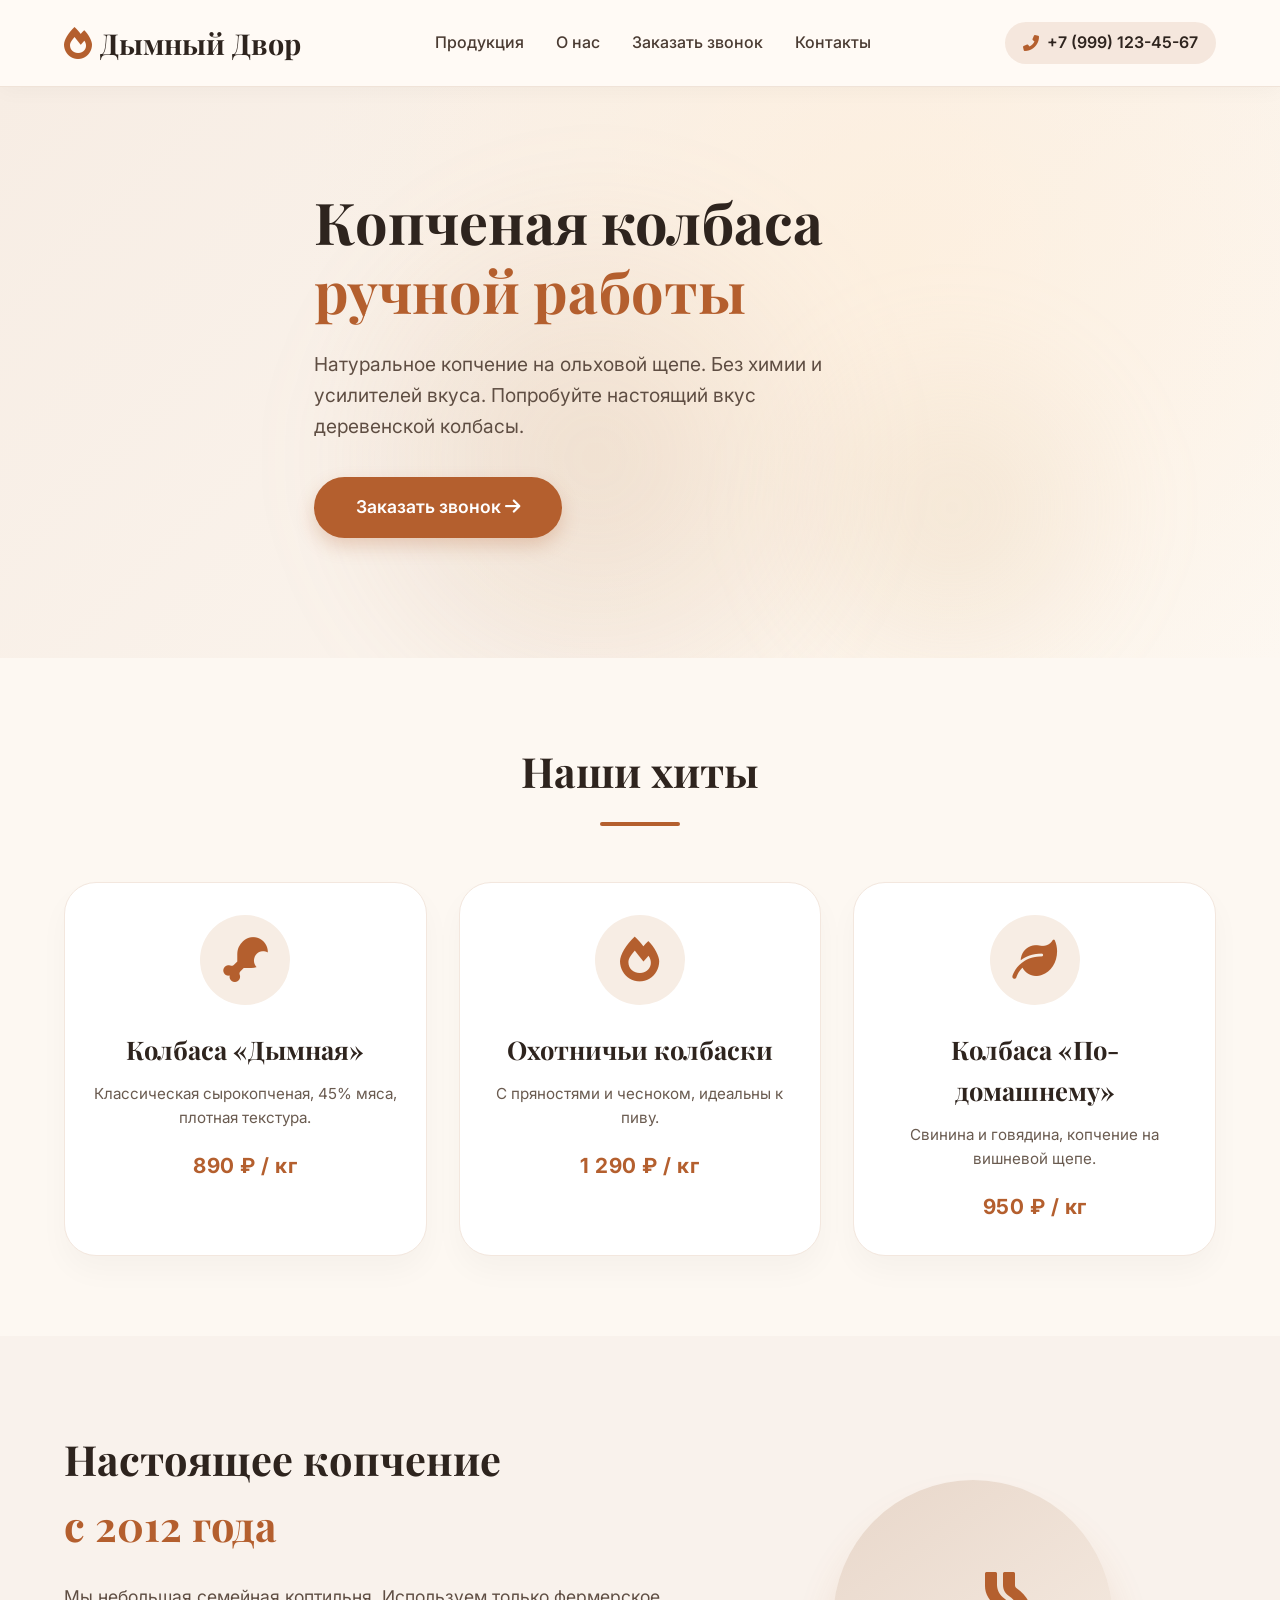
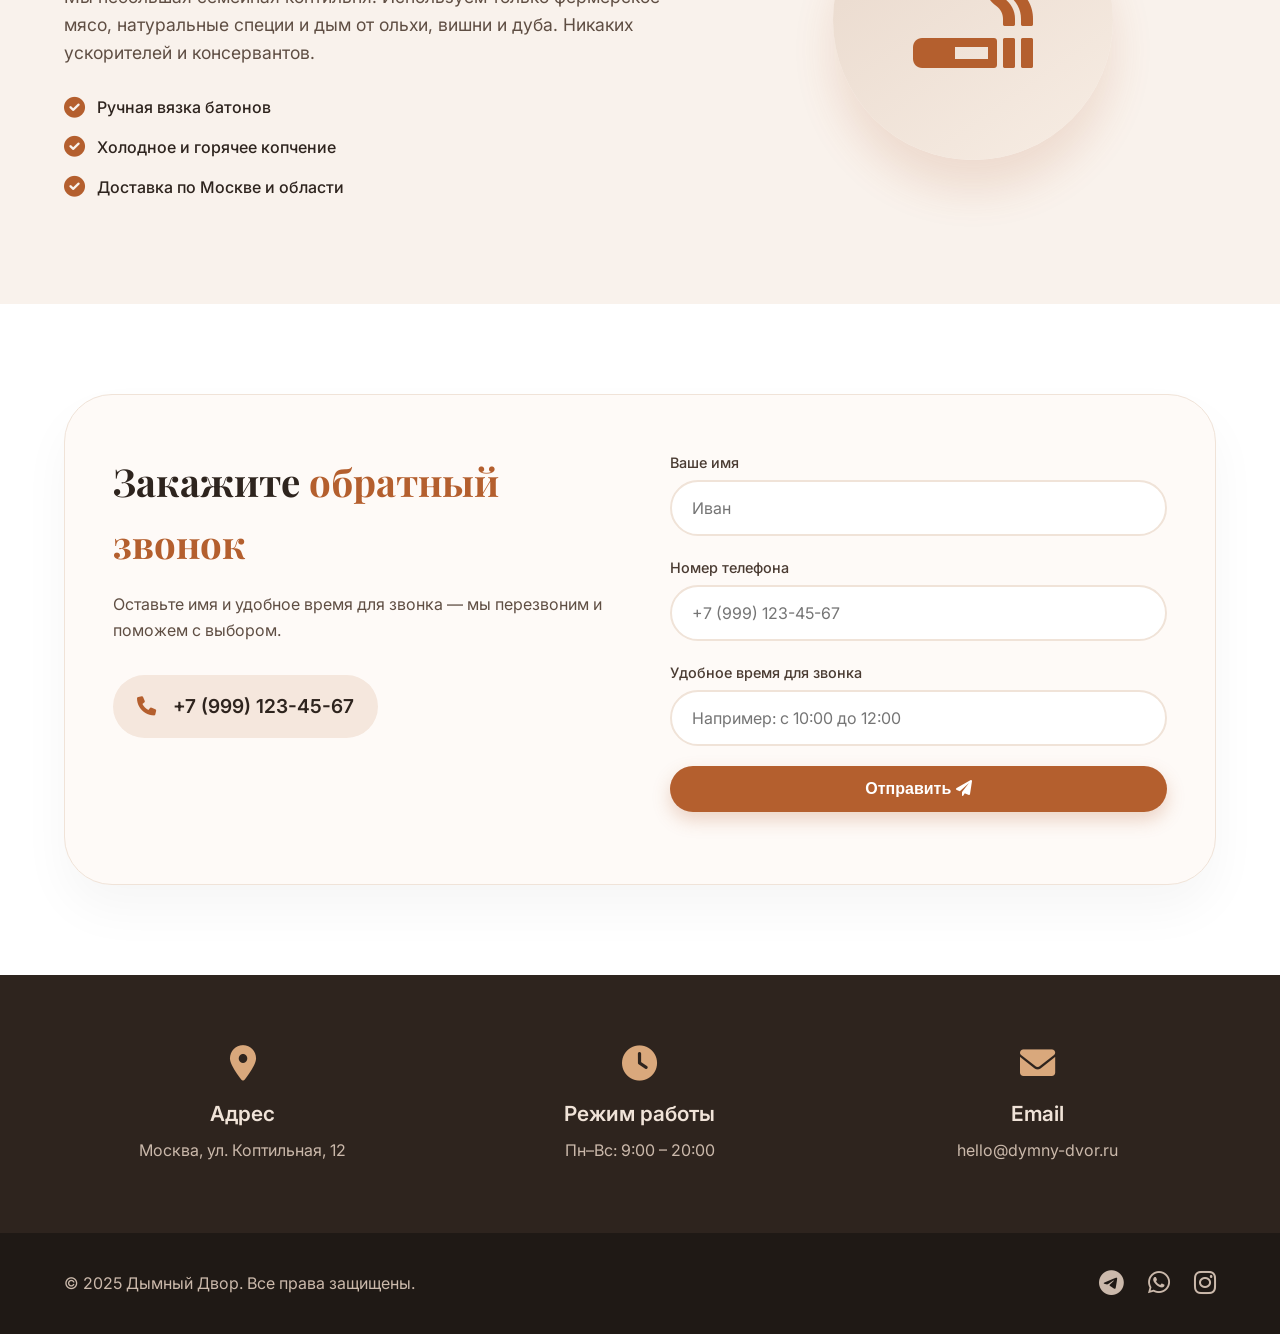
==== index.html @ b1eaf0ea "first" ====
<!DOCTYPE html>
<html lang="ru">
<head>
  <meta charset="UTF-8">
  <meta name="viewport" content="width=device-width, initial-scale=1.0">
  <title>Дымный Двор · копченая колбаса</title>
  <!-- Подключаем стили -->
  <link rel="stylesheet" href="style.css">
  <!-- Шрифты для красоты -->
  <link rel="preconnect" href="https://fonts.googleapis.com">
  <link rel="preconnect" href="https://fonts.gstatic.com" crossorigin>
  <link href="https://fonts.googleapis.com/css2?family=Inter:opsz,wght@14..32,400;14..32,500;14..32,600;14..32,700&family=Playfair+Display:wght@400;600;700&display=swap" rel="stylesheet">
  <!-- Иконки (Font Awesome для простоты) -->
  <link rel="stylesheet" href="https://cdnjs.cloudflare.com/ajax/libs/font-awesome/6.0.0-beta3/css/all.min.css">

  <!-- Canonical -->
  <link rel="canonical" href="https://record.vikavikavika.ru/">

  <!-- Favicon -->
  <link rel="icon" type="image/svg+xml" href="/favicon.svg">
  <link rel="apple-touch-icon" href="/favicon.svg">

  <!-- Manifest -->
  <link rel="manifest" href="/site.webmanifest">
  <meta name="theme-color" content="#b45f2e">

  <!-- SEO -->
  <meta name="description" content="Дымный Двор — натуральная копчёная колбаса ручной работы. Доставка по Москве и области. Закажите обратный звонок!">
  <meta name="keywords" content="копчёная колбаса, сырокопчёная, охотничьи колбаски, колбаса ручной работы, доставка колбасы">

  <!-- Open Graph (для соцсетей) -->
  <meta property="og:type" content="website">
  <meta property="og:title" content="Дымный Двор — копчёная колбаса ручной работы">
  <meta property="og:description" content="Натуральное копчение, фермерское мясо, доставка по Москве.">
  <meta property="og:url" content="https://record.vikavikavika.ru/">
  <meta property="og:site_name" content="Дымный Двор">
  <meta property="og:locale" content="ru_RU">
  <meta property="og:image" content="https://record.vikavikavika.ru/og-image.jpg">

  <!-- Twitter Card -->
  <meta name="twitter:card" content="summary_large_image">
  <meta name="twitter:title" content="Дымный Двор — копчёная колбаса">
  <meta name="twitter:description" content="Натуральная копчёная колбаса ручной работы.">
  <meta name="twitter:image" content="https://record.vikavikavika.ru/og-image.jpg">
</head>
<body>

  <!-- Хедер с навигацией -->
  <header class="header">
    <div class="container header-inner">
      <a href="#" class="logo">
        <i class="fas fa-fire"></i> Дымный&nbsp;Двор
      </a>
      <nav class="nav">
        <a href="#products">Продукция</a>
        <a href="#about">О нас</a>
        <a href="#order">Заказать звонок</a>
        <a href="#contacts">Контакты</a>
      </nav>
      <div class="header-phone">
        <i class="fas fa-phone-alt"></i> +7 (999) 123-45-67
      </div>
    </div>
  </header>

  <!-- Главный баннер с анимацией -->
  <section class="hero">
    <div class="container hero-content">
      <h1>Копченая колбаса <br> <span class="accent">ручной работы</span></h1>
      <p>Натуральное копчение на ольховой щепе. Без химии и усилителей вкуса. Попробуйте настоящий вкус деревенской колбасы.</p>
      <a href="#order" class="btn btn-primary">Заказать звонок <i class="fas fa-arrow-right"></i></a>
    </div>
    <div class="hero-overlay"></div>
    <!-- Декоративные дымовые частицы (анимация через CSS) -->
    <div class="smoke"></div>
    <div class="smoke smoke2"></div>
  </section>

  <!-- Блок продукции -->
  <section id="products" class="products">
    <div class="container">
      <h2 class="section-title">Наши хиты</h2>
      <div class="product-grid">
        <!-- Карточка 1 -->
        <div class="product-card">
          <div class="product-img">
            <i class="fas fa-drumstick-bite"></i>
          </div>
          <h3>Колбаса «Дымная»</h3>
          <p>Классическая сырокопченая, 45% мяса, плотная текстура.</p>
          <span class="price">890 ₽ / кг</span>
        </div>
        <!-- Карточка 2 -->
        <div class="product-card">
          <div class="product-img">
            <i class="fas fa-fire"></i>
          </div>
          <h3>Охотничьи колбаски</h3>
          <p>С пряностями и чесноком, идеальны к пиву.</p>
          <span class="price">1 290 ₽ / кг</span>
        </div>
        <!-- Карточка 3 -->
        <div class="product-card">
          <div class="product-img">
            <i class="fas fa-leaf"></i>
          </div>
          <h3>Колбаса «По-домашнему»</h3>
          <p>Свинина и говядина, копчение на вишневой щепе.</p>
          <span class="price">950 ₽ / кг</span>
        </div>
      </div>
    </div>
  </section>

  <!-- О нас с анимацией появления -->
  <section id="about" class="about">
    <div class="container about-grid">
      <div class="about-text">
        <h2>Настоящее копчение <br> <span class="accent">с 2012 года</span></h2>
        <p>Мы небольшая семейная коптильня. Используем только фермерское мясо, натуральные специи и дым от ольхи, вишни и дуба. Никаких ускорителей и консервантов.</p>
        <ul class="about-list">
          <li><i class="fas fa-check-circle"></i> Ручная вязка батонов</li>
          <li><i class="fas fa-check-circle"></i> Холодное и горячее копчение</li>
          <li><i class="fas fa-check-circle"></i> Доставка по Москве и области</li>
        </ul>
      </div>
      <div class="about-visual">
        <div class="about-circle">
          <i class="fas fa-smoking"></i>
        </div>
      </div>
    </div>
  </section>

  <!-- Форма заказа звонка -->
  <section id="order" class="order-section">
    <div class="container">
      <div class="order-wrapper">
        <div class="order-info">
          <h2>Закажите <span class="accent">обратный звонок</span></h2>
          <p>Оставьте имя и удобное время для звонка — мы перезвоним и поможем с выбором.</p>
          <div class="order-contacts">
            <i class="fas fa-phone"></i> +7 (999) 123-45-67
          </div>
        </div>
        <form id="callbackForm" class="order-form">
          <div class="form-group">
            <label for="name">Ваше имя</label>
            <input type="text" id="name" name="name" placeholder="Иван" required>
          </div>
          <div class="form-group">
            <label for="phone">Номер телефона</label>
            <input type="tel" id="phone" name="phone" placeholder="+7 (999) 123-45-67" required>
          </div>
          <div class="form-group">
            <label for="time">Удобное время для звонка</label>
            <input type="text" id="time" name="time" placeholder="Например: с 10:00 до 12:00" required>
          </div>
          <button type="submit" class="btn btn-primary btn-block">Отправить <i class="fas fa-paper-plane"></i></button>
          <p id="formMessage" class="form-message"></p>
        </form>
      </div>
    </div>
  </section>

  <!-- Контакты -->
  <section id="contacts" class="contacts">
    <div class="container contacts-grid">
      <div>
        <i class="fas fa-map-marker-alt"></i>
        <h4>Адрес</h4>
        <p>Москва, ул. Коптильная, 12</p>
      </div>
      <div>
        <i class="fas fa-clock"></i>
        <h4>Режим работы</h4>
        <p>Пн–Вс: 9:00 – 20:00</p>
      </div>
      <div>
        <i class="fas fa-envelope"></i>
        <h4>Email</h4>
        <p>hello@dymny-dvor.ru</p>
      </div>
    </div>
  </section>

  <!-- Футер -->
  <footer class="footer">
    <div class="container footer-inner">
      <p>© 2025 Дымный Двор. Все права защищены.</p>
      <div class="footer-links">
        <a href="#"><i class="fab fa-telegram"></i></a>
        <a href="#"><i class="fab fa-whatsapp"></i></a>
        <a href="#"><i class="fab fa-instagram"></i></a>
      </div>
    </div>
  </footer>

  <!-- Подключаем JS -->
  <script src="app.js"></script>
</body>
</html>
---- style.css ----
/* style.css — базовые стили, анимации, адаптивность */

/* Сброс и базовые настройки */
* {
  margin: 0;
  padding: 0;
  box-sizing: border-box;
}

body {
  font-family: 'Inter', sans-serif;
  background-color: #fdf8f2;
  color: #2e241e;
  line-height: 1.6;
  scroll-behavior: smooth;
}

h1, h2, h3, .logo {
  font-family: 'Playfair Display', serif;
  font-weight: 700;
}

.container {
  max-width: 1200px;
  margin: 0 auto;
  padding: 0 24px;
}

/* Цвета */
.accent {
  color: #b45f2e;
}

/* Кнопки */
.btn {
  display: inline-block;
  padding: 14px 32px;
  border-radius: 60px;
  font-weight: 600;
  font-size: 1rem;
  text-decoration: none;
  transition: all 0.3s ease;
  cursor: pointer;
  border: none;
}

.btn-primary {
  background-color: #b45f2e;
  color: white;
  box-shadow: 0 8px 18px rgba(180, 95, 46, 0.25);
}

.btn-primary:hover {
  background-color: #924a20;
  transform: translateY(-3px);
  box-shadow: 0 12px 24px rgba(180, 95, 46, 0.4);
}

.btn-block {
  width: 100%;
  text-align: center;
}

/* Хедер */
.header {
  padding: 20px 0;
  background: rgba(255, 250, 245, 0.9);
  backdrop-filter: blur(12px);
  position: sticky;
  top: 0;
  z-index: 100;
  box-shadow: 0 4px 20px rgba(0, 0, 0, 0.03);
  border-bottom: 1px solid #f0e3d8;
}

.header-inner {
  display: flex;
  align-items: center;
  justify-content: space-between;
  flex-wrap: wrap;
}

.logo {
  font-size: 1.8rem;
  font-weight: 700;
  color: #2e241e;
  text-decoration: none;
  display: flex;
  align-items: center;
  gap: 8px;
}

.logo i {
  color: #b45f2e;
  font-size: 2rem;
}

.nav {
  display: flex;
  gap: 32px;
}

.nav a {
  text-decoration: none;
  color: #4a3b32;
  font-weight: 500;
  transition: color 0.2s;
  font-size: 1rem;
}

.nav a:hover {
  color: #b45f2e;
}

.header-phone {
  font-weight: 600;
  color: #2e241e;
  display: flex;
  align-items: center;
  gap: 8px;
  background: #f5e7dd;
  padding: 8px 18px;
  border-radius: 40px;
}

.header-phone i {
  color: #b45f2e;
}

/* Hero-секция с анимацией */
.hero {
  position: relative;
  padding: 100px 0 120px;
  background: linear-gradient(135deg, #f7ede4 0%, #fdf8f2 100%);
  overflow: hidden;
}

.hero-content {
  position: relative;
  z-index: 5;
  max-width: 700px;
}

.hero h1 {
  font-size: 3.6rem;
  line-height: 1.2;
  margin-bottom: 24px;
  color: #2e241e;
}

.hero p {
  font-size: 1.2rem;
  color: #5f4e43;
  margin-bottom: 36px;
  max-width: 550px;
}

.hero .btn {
  font-size: 1.1rem;
  padding: 16px 42px;
}

.hero-overlay {
  position: absolute;
  top: 0;
  left: 0;
  width: 100%;
  height: 100%;
  background: radial-gradient(circle at 70% 30%, rgba(255, 235, 210, 0.5) 0%, transparent 60%);
  z-index: 1;
}

/* Анимация дыма */
.smoke {
  position: absolute;
  bottom: -50px;
  right: 10%;
  width: 400px;
  height: 400px;
  background: radial-gradient(circle, rgba(210, 180, 140, 0.25) 0%, transparent 70%);
  border-radius: 50%;
  filter: blur(40px);
  animation: floatSmoke 14s infinite alternate ease-in-out;
  z-index: 0;
}

.smoke2 {
  right: 30%;
  bottom: -100px;
  width: 600px;
  height: 600px;
  background: radial-gradient(circle, rgba(180, 130, 90, 0.2) 0%, transparent 70%);
  animation-duration: 18s;
  animation-delay: 2s;
}

@keyframes floatSmoke {
  0% {
    transform: translate(0, 0) scale(1);
    opacity: 0.4;
  }
  100% {
    transform: translate(-80px, -60px) scale(1.3);
    opacity: 0.7;
  }
}

/* Заголовки секций */
.section-title {
  font-size: 2.6rem;
  text-align: center;
  margin-bottom: 56px;
  color: #2e241e;
  position: relative;
}

.section-title::after {
  content: '';
  display: block;
  width: 80px;
  height: 4px;
  background: #b45f2e;
  margin: 18px auto 0;
  border-radius: 4px;
}

/* Продукты */
.products {
  padding: 80px 0;
}

.product-grid {
  display: grid;
  grid-template-columns: repeat(auto-fit, minmax(260px, 1fr));
  gap: 32px;
}

.product-card {
  background: white;
  border-radius: 32px;
  padding: 32px 24px;
  box-shadow: 0 15px 30px rgba(0, 0, 0, 0.03);
  transition: all 0.35s cubic-bezier(0.2, 0.9, 0.4, 1);
  text-align: center;
  border: 1px solid #f3e7de;
}

.product-card:hover {
  transform: translateY(-12px) scale(1.01);
  box-shadow: 0 28px 40px rgba(180, 95, 46, 0.12);
  border-color: #e2cdba;
}

.product-img {
  width: 90px;
  height: 90px;
  background: #f7ede4;
  border-radius: 50%;
  display: flex;
  align-items: center;
  justify-content: center;
  margin: 0 auto 24px;
  font-size: 2.8rem;
  color: #b45f2e;
  transition: transform 0.4s;
}

.product-card:hover .product-img {
  transform: rotate(8deg) scale(1.05);
}

.product-card h3 {
  font-size: 1.6rem;
  margin-bottom: 12px;
}

.product-card p {
  color: #6a5b50;
  margin-bottom: 18px;
  font-size: 0.95rem;
}

.price {
  font-weight: 700;
  color: #b45f2e;
  font-size: 1.3rem;
  letter-spacing: 0.5px;
}

/* О нас */
.about {
  padding: 90px 0;
  background: #f9f2ec;
}

.about-grid {
  display: grid;
  grid-template-columns: 1fr 0.8fr;
  gap: 60px;
  align-items: center;
}

.about-text h2 {
  font-size: 2.6rem;
  margin-bottom: 24px;
}

.about-text p {
  color: #5f4e43;
  margin-bottom: 28px;
  font-size: 1.1rem;
}

.about-list {
  list-style: none;
}

.about-list li {
  margin-bottom: 14px;
  display: flex;
  align-items: center;
  gap: 12px;
  font-weight: 500;
}

.about-list i {
  color: #b45f2e;
  font-size: 1.3rem;
}

.about-visual {
  display: flex;
  justify-content: center;
}

.about-circle {
  width: 280px;
  height: 280px;
  background: linear-gradient(145deg, #e8d7ca, #f7ede4);
  border-radius: 50%;
  display: flex;
  align-items: center;
  justify-content: center;
  font-size: 6rem;
  color: #b45f2e;
  box-shadow: 0 30px 40px rgba(180, 95, 46, 0.15);
  animation: pulseCircle 5s infinite alternate;
}

@keyframes pulseCircle {
  0% { transform: scale(1); box-shadow: 0 20px 30px rgba(180, 95, 46, 0.1); }
  100% { transform: scale(1.04); box-shadow: 0 30px 50px rgba(180, 95, 46, 0.25); }
}

/* Форма заказа */
.order-section {
  padding: 90px 0;
  background: white;
}

.order-wrapper {
  display: grid;
  grid-template-columns: 1fr 1fr;
  gap: 60px;
  background: #fefaf7;
  border-radius: 48px;
  padding: 56px 48px;
  box-shadow: 0 25px 50px rgba(0, 0, 0, 0.04);
  border: 1px solid #f0e3d8;
}

.order-info h2 {
  font-size: 2.4rem;
  margin-bottom: 18px;
}

.order-info p {
  color: #5f4e43;
  margin-bottom: 32px;
}

.order-contacts {
  background: #f5e7dd;
  padding: 16px 24px;
  border-radius: 60px;
  display: inline-block;
  font-weight: 600;
  font-size: 1.2rem;
}

.order-contacts i {
  color: #b45f2e;
  margin-right: 12px;
}

.form-group {
  margin-bottom: 20px;
}

.form-group label {
  display: block;
  font-weight: 500;
  font-size: 0.9rem;
  margin-bottom: 6px;
  color: #4a3b32;
}

.form-group input {
  width: 100%;
  padding: 16px 20px;
  border: 2px solid #f0e3d8;
  border-radius: 30px;
  font-family: 'Inter', sans-serif;
  font-size: 1rem;
  background: white;
  transition: border 0.2s, box-shadow 0.2s;
}

.form-group input:focus {
  outline: none;
  border-color: #b45f2e;
  box-shadow: 0 0 0 4px rgba(180, 95, 46, 0.1);
}

.form-message {
  margin-top: 16px;
  font-weight: 500;
  text-align: center;
  color: #2e7d32;
}

/* Контакты */
.contacts {
  padding: 70px 0;
  background: #2e241e;
  color: #f0e3d8;
}

.contacts-grid {
  display: grid;
  grid-template-columns: repeat(3, 1fr);
  gap: 40px;
  text-align: center;
}

.contacts-grid i {
  font-size: 2.2rem;
  color: #d9a87c;
  margin-bottom: 16px;
}

.contacts-grid h4 {
  font-size: 1.3rem;
  margin-bottom: 8px;
  font-family: 'Inter', sans-serif;
  font-weight: 600;
}

.contacts-grid p {
  color: #cbb9ab;
}

/* Футер */
.footer {
  padding: 30px 0;
  background: #1f1915;
  color: #cbb9ab;
}

.footer-inner {
  display: flex;
  justify-content: space-between;
  align-items: center;
  flex-wrap: wrap;
  gap: 20px;
}

.footer-links {
  display: flex;
  gap: 24px;
}

.footer-links a {
  color: #cbb9ab;
  font-size: 1.6rem;
  transition: color 0.2s, transform 0.2s;
}

.footer-links a:hover {
  color: #d9a87c;
  transform: translateY(-3px);
}

/* Анимация появления для карточек */
.product-card, .about-grid, .order-wrapper {
  animation: fadeUp 0.8s ease backwards;
}

.product-card:nth-child(1) { animation-delay: 0.1s; }
.product-card:nth-child(2) { animation-delay: 0.2s; }
.product-card:nth-child(3) { animation-delay: 0.3s; }

@keyframes fadeUp {
  from {
    opacity: 0;
    transform: translateY(30px);
  }
  to {
    opacity: 1;
    transform: translateY(0);
  }
}

/* Адаптивность */
@media (max-width: 992px) {
  .hero h1 { font-size: 2.8rem; }
  .about-grid { grid-template-columns: 1fr; }
  .about-visual { order: -1; }
  .order-wrapper { grid-template-columns: 1fr; padding: 40px 28px; gap: 40px; }
  .contacts-grid { grid-template-columns: 1fr; gap: 30px; }
}

@media (max-width: 768px) {
  .header-inner { flex-direction: column; gap: 16px; }
  .nav { gap: 20px; flex-wrap: wrap; justify-content: center; }
  .hero h1 { font-size: 2.2rem; }
  .hero p { font-size: 1rem; }
  .section-title { font-size: 2rem; }
  .product-grid { grid-template-columns: 1fr; }
  .about-circle { width: 200px; height: 200px; font-size: 4rem; }
  .footer-inner { flex-direction: column; text-align: center; }
}

@media (max-width: 480px) {
  .container { padding: 0 16px; }
  .hero { padding: 70px 0 80px; }
  .hero h1 { font-size: 1.8rem; }
  .btn { padding: 12px 24px; }
  .order-wrapper { padding: 28px 20px; }
  .logo { font-size: 1.5rem; }
}
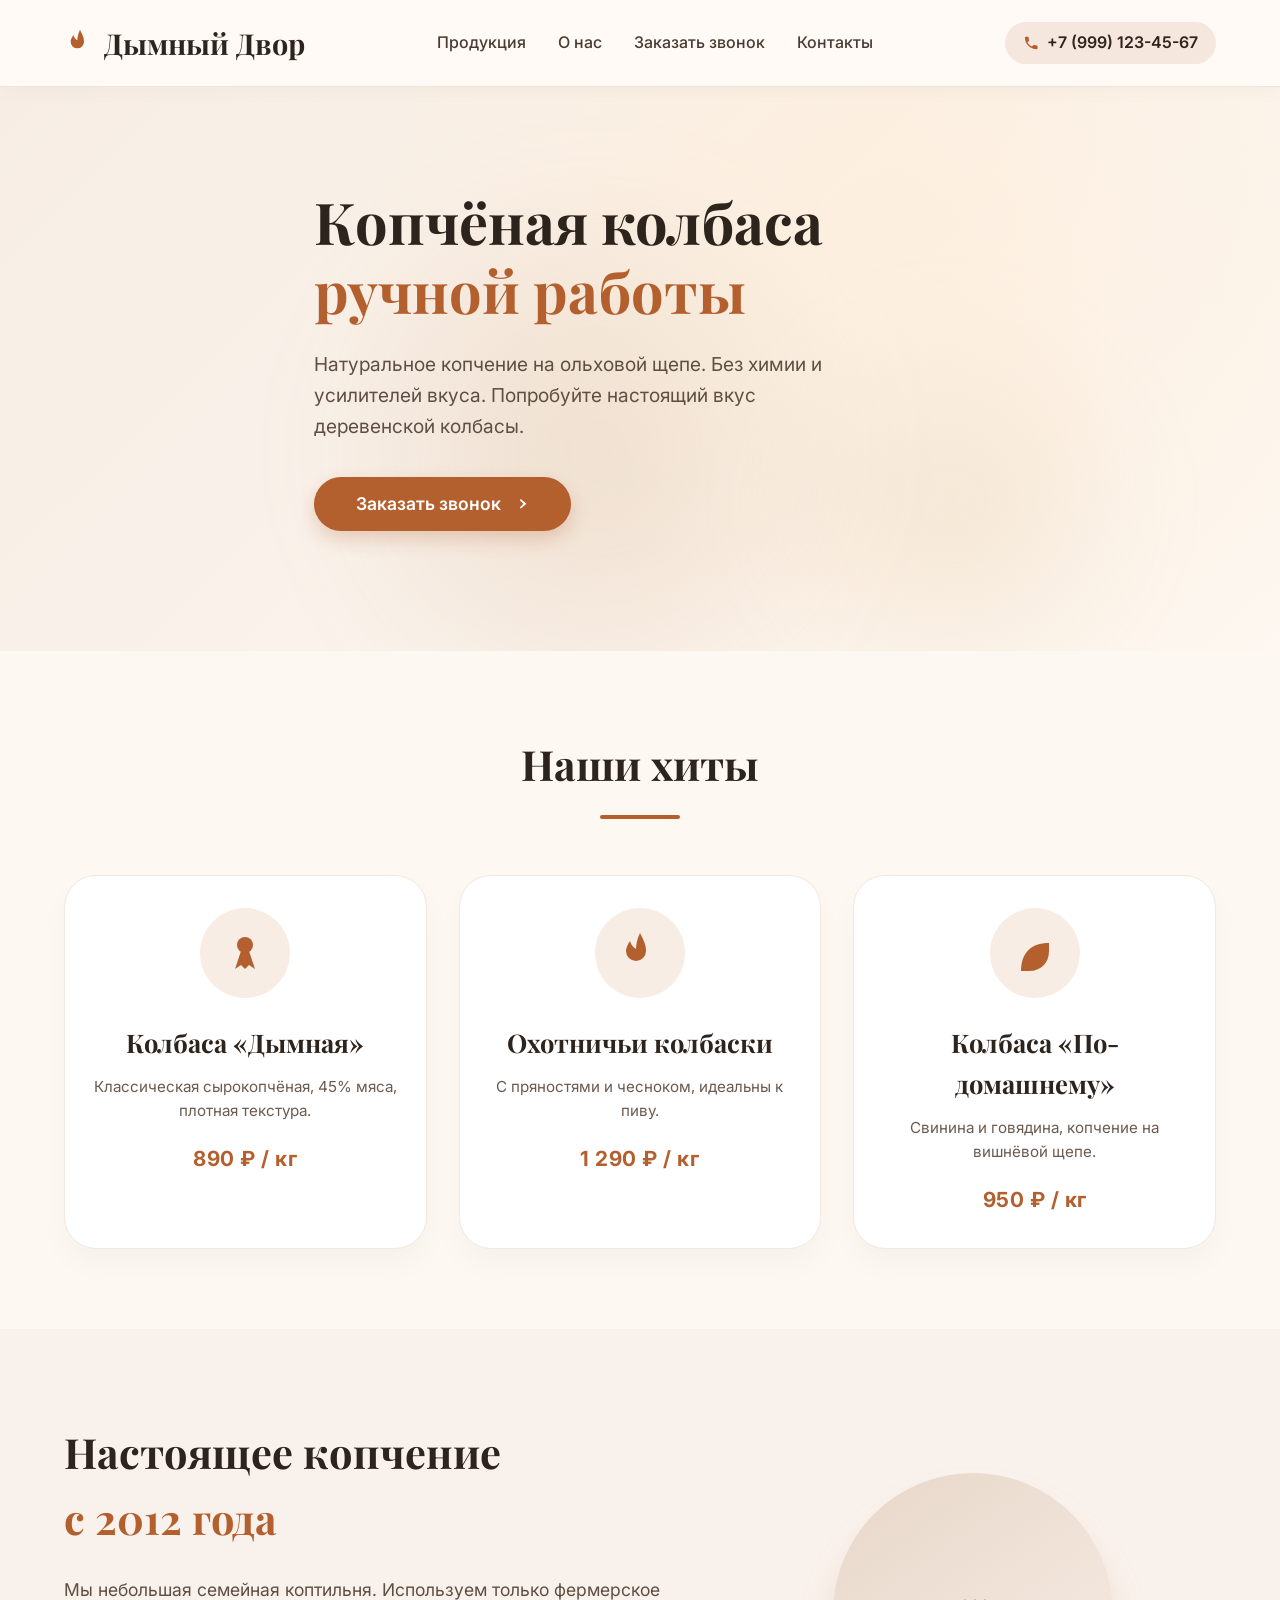
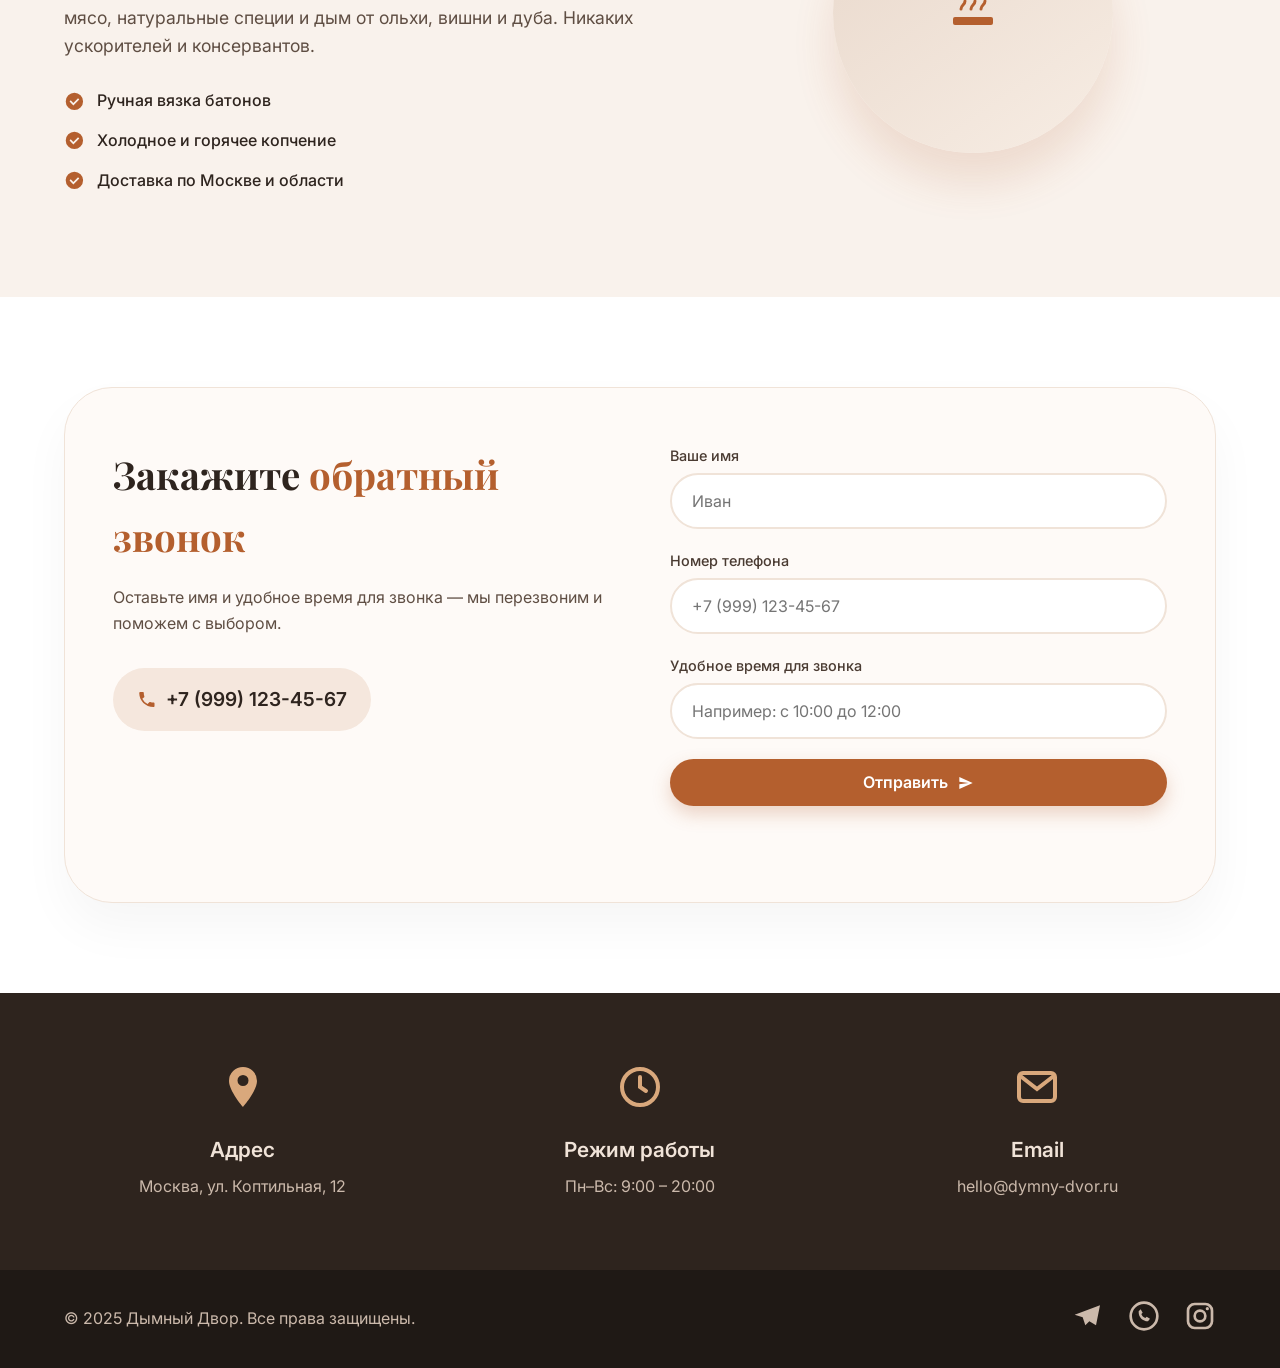
==== commit 6f5b410e: "fix svg no show" ====
--- a/index.html
+++ b/index.html
@@ -3,53 +3,45 @@
 <head>
   <meta charset="UTF-8">
   <meta name="viewport" content="width=device-width, initial-scale=1.0">
-  <title>Дымный Двор · копченая колбаса</title>
-  <!-- Подключаем стили -->
-  <link rel="stylesheet" href="style.css">
-  <!-- Шрифты для красоты -->
-  <link rel="preconnect" href="https://fonts.googleapis.com">
-  <link rel="preconnect" href="https://fonts.gstatic.com" crossorigin>
-  <link href="https://fonts.googleapis.com/css2?family=Inter:opsz,wght@14..32,400;14..32,500;14..32,600;14..32,700&family=Playfair+Display:wght@400;600;700&display=swap" rel="stylesheet">
-  <!-- Иконки (Font Awesome для простоты) -->
-  <link rel="stylesheet" href="https://cdnjs.cloudflare.com/ajax/libs/font-awesome/6.0.0-beta3/css/all.min.css">
-
-  <!-- Canonical -->
-  <link rel="canonical" href="https://record.vikavikavika.ru/">
-
-  <!-- Favicon -->
-  <link rel="icon" type="image/svg+xml" href="/favicon.svg">
-  <link rel="apple-touch-icon" href="/favicon.svg">
-
-  <!-- Manifest -->
-  <link rel="manifest" href="/site.webmanifest">
-  <meta name="theme-color" content="#b45f2e">
+  <title>Дымный Двор · копчёная колбаса ручной работы</title>
 
   <!-- SEO -->
   <meta name="description" content="Дымный Двор — натуральная копчёная колбаса ручной работы. Доставка по Москве и области. Закажите обратный звонок!">
   <meta name="keywords" content="копчёная колбаса, сырокопчёная, охотничьи колбаски, колбаса ручной работы, доставка колбасы">
-
-  <!-- Open Graph (для соцсетей) -->
+  <link rel="canonical" href="https://record.vikavikavika.ru/">
+
+  <!-- Open Graph -->
   <meta property="og:type" content="website">
   <meta property="og:title" content="Дымный Двор — копчёная колбаса ручной работы">
   <meta property="og:description" content="Натуральное копчение, фермерское мясо, доставка по Москве.">
   <meta property="og:url" content="https://record.vikavikavika.ru/">
   <meta property="og:site_name" content="Дымный Двор">
   <meta property="og:locale" content="ru_RU">
-  <meta property="og:image" content="https://record.vikavikavika.ru/og-image.jpg">
-
-  <!-- Twitter Card -->
-  <meta name="twitter:card" content="summary_large_image">
-  <meta name="twitter:title" content="Дымный Двор — копчёная колбаса">
-  <meta name="twitter:description" content="Натуральная копчёная колбаса ручной работы.">
-  <meta name="twitter:image" content="https://record.vikavikavika.ru/og-image.jpg">
+
+  <!-- Favicon + Manifest -->
+  <link rel="icon" type="image/svg+xml" href="/favicon.svg">
+  <link rel="apple-touch-icon" href="/favicon.svg">
+  <link rel="manifest" href="/site.webmanifest">
+  <meta name="theme-color" content="#b45f2e">
+
+  <!-- Шрифты -->
+  <link rel="preconnect" href="https://fonts.googleapis.com">
+  <link rel="preconnect" href="https://fonts.gstatic.com" crossorigin>
+  <link href="https://fonts.googleapis.com/css2?family=Inter:opsz,wght@14..32,400;14..32,500;14..32,600;14..32,700&family=Playfair+Display:wght@400;600;700&display=swap" rel="stylesheet">
+
+  <!-- Стили -->
+  <link rel="stylesheet" href="style.css">
 </head>
 <body>
 
-  <!-- Хедер с навигацией -->
+  <!-- Хедер -->
   <header class="header">
     <div class="container header-inner">
       <a href="#" class="logo">
-        <i class="fas fa-fire"></i> Дымный&nbsp;Двор
+        <svg class="icon icon--lg" viewBox="0 0 24 24" aria-hidden="true">
+          <path d="M12 2c2 4 3 6 3 9a5 5 0 1 1-10 0c0-1.5.7-3 2-5 .6 2 1.5 3 3 4 0-2 .5-5 2-8z"/>
+        </svg>
+        Дымный&nbsp;Двор
       </a>
       <nav class="nav">
         <a href="#products">Продукция</a>
@@ -58,81 +50,110 @@
         <a href="#contacts">Контакты</a>
       </nav>
       <div class="header-phone">
-        <i class="fas fa-phone-alt"></i> +7 (999) 123-45-67
+        <svg class="icon" viewBox="0 0 24 24" aria-hidden="true">
+          <path d="M6.6 10.8a15 15 0 0 0 6.6 6.6l2.2-2.2c.3-.3.8-.4 1.2-.2 1.3.4 2.7.7 4.1.7.7 0 1.2.5 1.2 1.2V20c0 .7-.5 1.2-1.2 1.2C10.6 21.2 2.8 13.4 2.8 3.7 2.8 3 3.3 2.5 4 2.5h3.3c.7 0 1.2.5 1.2 1.2 0 1.4.2 2.8.7 4.1.1.4 0 .9-.2 1.2l-2.4 1.8z"/>
+        </svg>
+        +7 (999) 123-45-67
       </div>
     </div>
   </header>
 
-  <!-- Главный баннер с анимацией -->
+  <!-- Hero -->
   <section class="hero">
     <div class="container hero-content">
-      <h1>Копченая колбаса <br> <span class="accent">ручной работы</span></h1>
+      <h1>Копчёная колбаса <br> <span class="accent">ручной работы</span></h1>
       <p>Натуральное копчение на ольховой щепе. Без химии и усилителей вкуса. Попробуйте настоящий вкус деревенской колбасы.</p>
-      <a href="#order" class="btn btn-primary">Заказать звонок <i class="fas fa-arrow-right"></i></a>
+      <a href="#order" class="btn btn-primary">
+        Заказать звонок
+        <svg class="icon" viewBox="0 0 24 24" aria-hidden="true">
+          <path d="M5 12h12l-5-5 1.4-1.4L21 12l-7.6 6.4L12 17l5-5H5z"/>
+        </svg>
+      </a>
     </div>
     <div class="hero-overlay"></div>
-    <!-- Декоративные дымовые частицы (анимация через CSS) -->
     <div class="smoke"></div>
     <div class="smoke smoke2"></div>
   </section>
 
-  <!-- Блок продукции -->
+  <!-- Продукция -->
   <section id="products" class="products">
     <div class="container">
       <h2 class="section-title">Наши хиты</h2>
       <div class="product-grid">
-        <!-- Карточка 1 -->
         <div class="product-card">
           <div class="product-img">
-            <i class="fas fa-drumstick-bite"></i>
+            <svg class="icon icon--xl" viewBox="0 0 24 24" aria-hidden="true">
+              <circle cx="12" cy="8" r="4"/>
+              <path d="M10 11l-3 9 3-2 2 2 2-2 3 2-3-9z"/>
+            </svg>
           </div>
           <h3>Колбаса «Дымная»</h3>
-          <p>Классическая сырокопченая, 45% мяса, плотная текстура.</p>
+          <p>Классическая сырокопчёная, 45% мяса, плотная текстура.</p>
           <span class="price">890 ₽ / кг</span>
         </div>
-        <!-- Карточка 2 -->
         <div class="product-card">
           <div class="product-img">
-            <i class="fas fa-fire"></i>
+            <svg class="icon icon--xl" viewBox="0 0 24 24" aria-hidden="true">
+              <path d="M12 2c2 4 3 6 3 9a5 5 0 1 1-10 0c0-1.5.7-3 2-5 .6 2 1.5 3 3 4 0-2 .5-5 2-8z"/>
+            </svg>
           </div>
           <h3>Охотничьи колбаски</h3>
           <p>С пряностями и чесноком, идеальны к пиву.</p>
           <span class="price">1 290 ₽ / кг</span>
         </div>
-        <!-- Карточка 3 -->
         <div class="product-card">
           <div class="product-img">
-            <i class="fas fa-leaf"></i>
+            <svg class="icon icon--xl" viewBox="0 0 24 24" aria-hidden="true">
+              <path d="M5 21c0-9 5-14 14-14v4c0 6-4 10-10 10H5z"/>
+            </svg>
           </div>
           <h3>Колбаса «По-домашнему»</h3>
-          <p>Свинина и говядина, копчение на вишневой щепе.</p>
+          <p>Свинина и говядина, копчение на вишнёвой щепе.</p>
           <span class="price">950 ₽ / кг</span>
         </div>
       </div>
     </div>
   </section>
 
-  <!-- О нас с анимацией появления -->
+  <!-- О нас -->
   <section id="about" class="about">
     <div class="container about-grid">
       <div class="about-text">
         <h2>Настоящее копчение <br> <span class="accent">с 2012 года</span></h2>
         <p>Мы небольшая семейная коптильня. Используем только фермерское мясо, натуральные специи и дым от ольхи, вишни и дуба. Никаких ускорителей и консервантов.</p>
         <ul class="about-list">
-          <li><i class="fas fa-check-circle"></i> Ручная вязка батонов</li>
-          <li><i class="fas fa-check-circle"></i> Холодное и горячее копчение</li>
-          <li><i class="fas fa-check-circle"></i> Доставка по Москве и области</li>
+          <li>
+            <svg class="icon" viewBox="0 0 24 24" aria-hidden="true">
+              <path d="M12 2a10 10 0 1 0 0 20 10 10 0 0 0 0-20zm-1.2 14.6L6.4 12.2l1.4-1.4 3 3 5.4-5.4 1.4 1.4-6.8 6.8z"/>
+            </svg>
+            Ручная вязка батонов
+          </li>
+          <li>
+            <svg class="icon" viewBox="0 0 24 24" aria-hidden="true">
+              <path d="M12 2a10 10 0 1 0 0 20 10 10 0 0 0 0-20zm-1.2 14.6L6.4 12.2l1.4-1.4 3 3 5.4-5.4 1.4 1.4-6.8 6.8z"/>
+            </svg>
+            Холодное и горячее копчение
+          </li>
+          <li>
+            <svg class="icon" viewBox="0 0 24 24" aria-hidden="true">
+              <path d="M12 2a10 10 0 1 0 0 20 10 10 0 0 0 0-20zm-1.2 14.6L6.4 12.2l1.4-1.4 3 3 5.4-5.4 1.4 1.4-6.8 6.8z"/>
+            </svg>
+            Доставка по Москве и области
+          </li>
         </ul>
       </div>
       <div class="about-visual">
         <div class="about-circle">
-          <i class="fas fa-smoking"></i>
-        </div>
-      </div>
-    </div>
-  </section>
-
-  <!-- Форма заказа звонка -->
+          <svg class="icon icon--xl" viewBox="0 0 24 24" aria-hidden="true">
+            <rect x="2" y="14" width="20" height="4" rx="1"/>
+            <path d="M6 10c0-2 2-2 2-4M11 10c0-2 2-2 2-4M16 10c0-2 2-2 2-4" stroke="currentColor" stroke-width="1.5" fill="none" stroke-linecap="round"/>
+          </svg>
+        </div>
+      </div>
+    </div>
+  </section>
+
+  <!-- Форма заказа -->
   <section id="order" class="order-section">
     <div class="container">
       <div class="order-wrapper">
@@ -140,7 +161,10 @@
           <h2>Закажите <span class="accent">обратный звонок</span></h2>
           <p>Оставьте имя и удобное время для звонка — мы перезвоним и поможем с выбором.</p>
           <div class="order-contacts">
-            <i class="fas fa-phone"></i> +7 (999) 123-45-67
+            <svg class="icon" viewBox="0 0 24 24" aria-hidden="true">
+              <path d="M6.6 10.8a15 15 0 0 0 6.6 6.6l2.2-2.2c.3-.3.8-.4 1.2-.2 1.3.4 2.7.7 4.1.7.7 0 1.2.5 1.2 1.2V20c0 .7-.5 1.2-1.2 1.2C10.6 21.2 2.8 13.4 2.8 3.7 2.8 3 3.3 2.5 4 2.5h3.3c.7 0 1.2.5 1.2 1.2 0 1.4.2 2.8.7 4.1.1.4 0 .9-.2 1.2l-2.4 1.8z"/>
+            </svg>
+            +7 (999) 123-45-67
           </div>
         </div>
         <form id="callbackForm" class="order-form">
@@ -156,8 +180,13 @@
             <label for="time">Удобное время для звонка</label>
             <input type="text" id="time" name="time" placeholder="Например: с 10:00 до 12:00" required>
           </div>
-          <button type="submit" class="btn btn-primary btn-block">Отправить <i class="fas fa-paper-plane"></i></button>
-          <p id="formMessage" class="form-message"></p>
+          <button type="submit" class="btn btn-primary btn-block">
+            Отправить
+            <svg class="icon" viewBox="0 0 24 24" aria-hidden="true">
+              <path d="M2 21l20-9L2 3v7l14 2-14 2z"/>
+            </svg>
+          </button>
+          <p id="formMessage" class="form-message" role="status" aria-live="polite"></p>
         </form>
       </div>
     </div>
@@ -167,17 +196,25 @@
   <section id="contacts" class="contacts">
     <div class="container contacts-grid">
       <div>
-        <i class="fas fa-map-marker-alt"></i>
+        <svg class="icon icon--xl" viewBox="0 0 24 24" aria-hidden="true">
+          <path d="M12 2a7 7 0 0 0-7 7c0 5 7 13 7 13s7-8 7-13a7 7 0 0 0-7-7zm0 9.5A2.5 2.5 0 1 1 12 6a2.5 2.5 0 0 1 0 5.5z"/>
+        </svg>
         <h4>Адрес</h4>
         <p>Москва, ул. Коптильная, 12</p>
       </div>
       <div>
-        <i class="fas fa-clock"></i>
+        <svg class="icon icon--xl" viewBox="0 0 24 24" aria-hidden="true">
+          <circle cx="12" cy="12" r="9" fill="none" stroke="currentColor" stroke-width="2"/>
+          <path d="M12 7v5l3 2" fill="none" stroke="currentColor" stroke-width="2" stroke-linecap="round"/>
+        </svg>
         <h4>Режим работы</h4>
         <p>Пн–Вс: 9:00 – 20:00</p>
       </div>
       <div>
-        <i class="fas fa-envelope"></i>
+        <svg class="icon icon--xl" viewBox="0 0 24 24" aria-hidden="true">
+          <rect x="3" y="5" width="18" height="14" fill="none" stroke="currentColor" stroke-width="2" rx="2"/>
+          <path d="M3 6l9 7 9-7" fill="none" stroke="currentColor" stroke-width="2"/>
+        </svg>
         <h4>Email</h4>
         <p>hello@dymny-dvor.ru</p>
       </div>
@@ -189,14 +226,28 @@
     <div class="container footer-inner">
       <p>© 2025 Дымный Двор. Все права защищены.</p>
       <div class="footer-links">
-        <a href="#"><i class="fab fa-telegram"></i></a>
-        <a href="#"><i class="fab fa-whatsapp"></i></a>
-        <a href="#"><i class="fab fa-instagram"></i></a>
+        <a href="#" aria-label="Telegram">
+          <svg class="icon icon--lg" viewBox="0 0 24 24" aria-hidden="true">
+            <path d="M21 4L2 11l6 2 2 6 3-3 5 3 3-15z"/>
+          </svg>
+        </a>
+        <a href="#" aria-label="WhatsApp">
+          <svg class="icon icon--lg" viewBox="0 0 24 24" aria-hidden="true">
+            <circle cx="12" cy="12" r="10" fill="none" stroke="currentColor" stroke-width="2"/>
+            <path d="M8 9c0 4 3 7 7 7l1.5-2-2.5-1.5-1 1c-1.5-.5-2.5-1.5-3-3l1-1L9.5 7 8 8.5z"/>
+          </svg>
+        </a>
+        <a href="#" aria-label="Instagram">
+          <svg class="icon icon--lg" viewBox="0 0 24 24" aria-hidden="true">
+            <rect x="3" y="3" width="18" height="18" rx="5" fill="none" stroke="currentColor" stroke-width="2"/>
+            <circle cx="12" cy="12" r="4" fill="none" stroke="currentColor" stroke-width="2"/>
+            <circle cx="17.5" cy="6.5" r="1.2"/>
+          </svg>
+        </a>
       </div>
     </div>
   </footer>
 
-  <!-- Подключаем JS -->
   <script src="app.js"></script>
 </body>
 </html>
--- a/style.css
+++ b/style.css
@@ -1,6 +1,5 @@
 /* style.css — базовые стили, анимации, адаптивность */
 
-/* Сброс и базовые настройки */
 * {
   margin: 0;
   padding: 0;
@@ -26,14 +25,28 @@
   padding: 0 24px;
 }
 
-/* Цвета */
 .accent {
   color: #b45f2e;
 }
 
-/* Кнопки */
+/* ===== SVG-иконки ===== */
+.icon {
+  display: inline-block;
+  width: 1em;
+  height: 1em;
+  vertical-align: -0.125em;
+  fill: currentColor;
+  flex-shrink: 0;
+}
+.icon--lg { width: 2rem; height: 2rem; }
+.icon--xl { width: 3rem; height: 3rem; }
+
+/* ===== Кнопки ===== */
 .btn {
-  display: inline-block;
+  display: inline-flex;
+  align-items: center;
+  justify-content: center;
+  gap: 10px;
   padding: 14px 32px;
   border-radius: 60px;
   font-weight: 600;
@@ -42,6 +55,8 @@
   transition: all 0.3s ease;
   cursor: pointer;
   border: none;
+  font-family: inherit;
+  line-height: 1.2;
 }
 
 .btn-primary {
@@ -56,12 +71,21 @@
   box-shadow: 0 12px 24px rgba(180, 95, 46, 0.4);
 }
 
+.btn-secondary {
+  background-color: #f0e3d8;
+  color: #2e241e;
+}
+.btn-secondary:hover {
+  background-color: #e2cdba;
+  transform: translateY(-3px);
+}
+
 .btn-block {
   width: 100%;
   text-align: center;
 }
 
-/* Хедер */
+/* ===== Хедер ===== */
 .header {
   padding: 20px 0;
   background: rgba(255, 250, 245, 0.9);
@@ -90,9 +114,8 @@
   gap: 8px;
 }
 
-.logo i {
-  color: #b45f2e;
-  font-size: 2rem;
+.logo .icon {
+  color: #b45f2e;
 }
 
 .nav {
@@ -123,11 +146,11 @@
   border-radius: 40px;
 }
 
-.header-phone i {
-  color: #b45f2e;
-}
-
-/* Hero-секция с анимацией */
+.header-phone .icon {
+  color: #b45f2e;
+}
+
+/* ===== Hero ===== */
 .hero {
   position: relative;
   padding: 100px 0 120px;
@@ -162,15 +185,11 @@
 
 .hero-overlay {
   position: absolute;
-  top: 0;
-  left: 0;
-  width: 100%;
-  height: 100%;
+  inset: 0;
   background: radial-gradient(circle at 70% 30%, rgba(255, 235, 210, 0.5) 0%, transparent 60%);
   z-index: 1;
 }
 
-/* Анимация дыма */
 .smoke {
   position: absolute;
   bottom: -50px;
@@ -195,17 +214,11 @@
 }
 
 @keyframes floatSmoke {
-  0% {
-    transform: translate(0, 0) scale(1);
-    opacity: 0.4;
-  }
-  100% {
-    transform: translate(-80px, -60px) scale(1.3);
-    opacity: 0.7;
-  }
-}
-
-/* Заголовки секций */
+  0%   { transform: translate(0, 0) scale(1); opacity: 0.4; }
+  100% { transform: translate(-80px, -60px) scale(1.3); opacity: 0.7; }
+}
+
+/* ===== Заголовки секций ===== */
 .section-title {
   font-size: 2.6rem;
   text-align: center;
@@ -224,10 +237,8 @@
   border-radius: 4px;
 }
 
-/* Продукты */
-.products {
-  padding: 80px 0;
-}
+/* ===== Продукты ===== */
+.products { padding: 80px 0; }
 
 .product-grid {
   display: grid;
@@ -260,7 +271,6 @@
   align-items: center;
   justify-content: center;
   margin: 0 auto 24px;
-  font-size: 2.8rem;
   color: #b45f2e;
   transition: transform 0.4s;
 }
@@ -287,7 +297,7 @@
   letter-spacing: 0.5px;
 }
 
-/* О нас */
+/* ===== О нас ===== */
 .about {
   padding: 90px 0;
   background: #f9f2ec;
@@ -323,7 +333,7 @@
   font-weight: 500;
 }
 
-.about-list i {
+.about-list .icon {
   color: #b45f2e;
   font-size: 1.3rem;
 }
@@ -341,18 +351,17 @@
   display: flex;
   align-items: center;
   justify-content: center;
-  font-size: 6rem;
   color: #b45f2e;
   box-shadow: 0 30px 40px rgba(180, 95, 46, 0.15);
   animation: pulseCircle 5s infinite alternate;
 }
 
 @keyframes pulseCircle {
-  0% { transform: scale(1); box-shadow: 0 20px 30px rgba(180, 95, 46, 0.1); }
+  0%   { transform: scale(1); box-shadow: 0 20px 30px rgba(180, 95, 46, 0.1); }
   100% { transform: scale(1.04); box-shadow: 0 30px 50px rgba(180, 95, 46, 0.25); }
 }
 
-/* Форма заказа */
+/* ===== Форма заказа ===== */
 .order-section {
   padding: 90px 0;
   background: white;
@@ -383,19 +392,18 @@
   background: #f5e7dd;
   padding: 16px 24px;
   border-radius: 60px;
-  display: inline-block;
+  display: inline-flex;
+  align-items: center;
+  gap: 10px;
   font-weight: 600;
   font-size: 1.2rem;
 }
 
-.order-contacts i {
-  color: #b45f2e;
-  margin-right: 12px;
-}
-
-.form-group {
-  margin-bottom: 20px;
-}
+.order-contacts .icon {
+  color: #b45f2e;
+}
+
+.form-group { margin-bottom: 20px; }
 
 .form-group label {
   display: block;
@@ -427,9 +435,10 @@
   font-weight: 500;
   text-align: center;
   color: #2e7d32;
-}
-
-/* Контакты */
+  min-height: 1.5em;
+}
+
+/* ===== Контакты ===== */
 .contacts {
   padding: 70px 0;
   background: #2e241e;
@@ -443,8 +452,7 @@
   text-align: center;
 }
 
-.contacts-grid i {
-  font-size: 2.2rem;
+.contacts-grid .icon {
   color: #d9a87c;
   margin-bottom: 16px;
 }
@@ -460,7 +468,7 @@
   color: #cbb9ab;
 }
 
-/* Футер */
+/* ===== Футер ===== */
 .footer {
   padding: 30px 0;
   background: #1f1915;
@@ -482,7 +490,6 @@
 
 .footer-links a {
   color: #cbb9ab;
-  font-size: 1.6rem;
   transition: color 0.2s, transform 0.2s;
 }
 
@@ -491,7 +498,7 @@
   transform: translateY(-3px);
 }
 
-/* Анимация появления для карточек */
+/* ===== Анимации появления ===== */
 .product-card, .about-grid, .order-wrapper {
   animation: fadeUp 0.8s ease backwards;
 }
@@ -501,17 +508,11 @@
 .product-card:nth-child(3) { animation-delay: 0.3s; }
 
 @keyframes fadeUp {
-  from {
-    opacity: 0;
-    transform: translateY(30px);
-  }
-  to {
-    opacity: 1;
-    transform: translateY(0);
-  }
-}
-
-/* Адаптивность */
+  from { opacity: 0; transform: translateY(30px); }
+  to   { opacity: 1; transform: translateY(0); }
+}
+
+/* ===== Адаптивность ===== */
 @media (max-width: 992px) {
   .hero h1 { font-size: 2.8rem; }
   .about-grid { grid-template-columns: 1fr; }
@@ -527,7 +528,8 @@
   .hero p { font-size: 1rem; }
   .section-title { font-size: 2rem; }
   .product-grid { grid-template-columns: 1fr; }
-  .about-circle { width: 200px; height: 200px; font-size: 4rem; }
+  .about-circle { width: 200px; height: 200px; }
+  .about-circle .icon { width: 5rem; height: 5rem; }
   .footer-inner { flex-direction: column; text-align: center; }
 }
 
